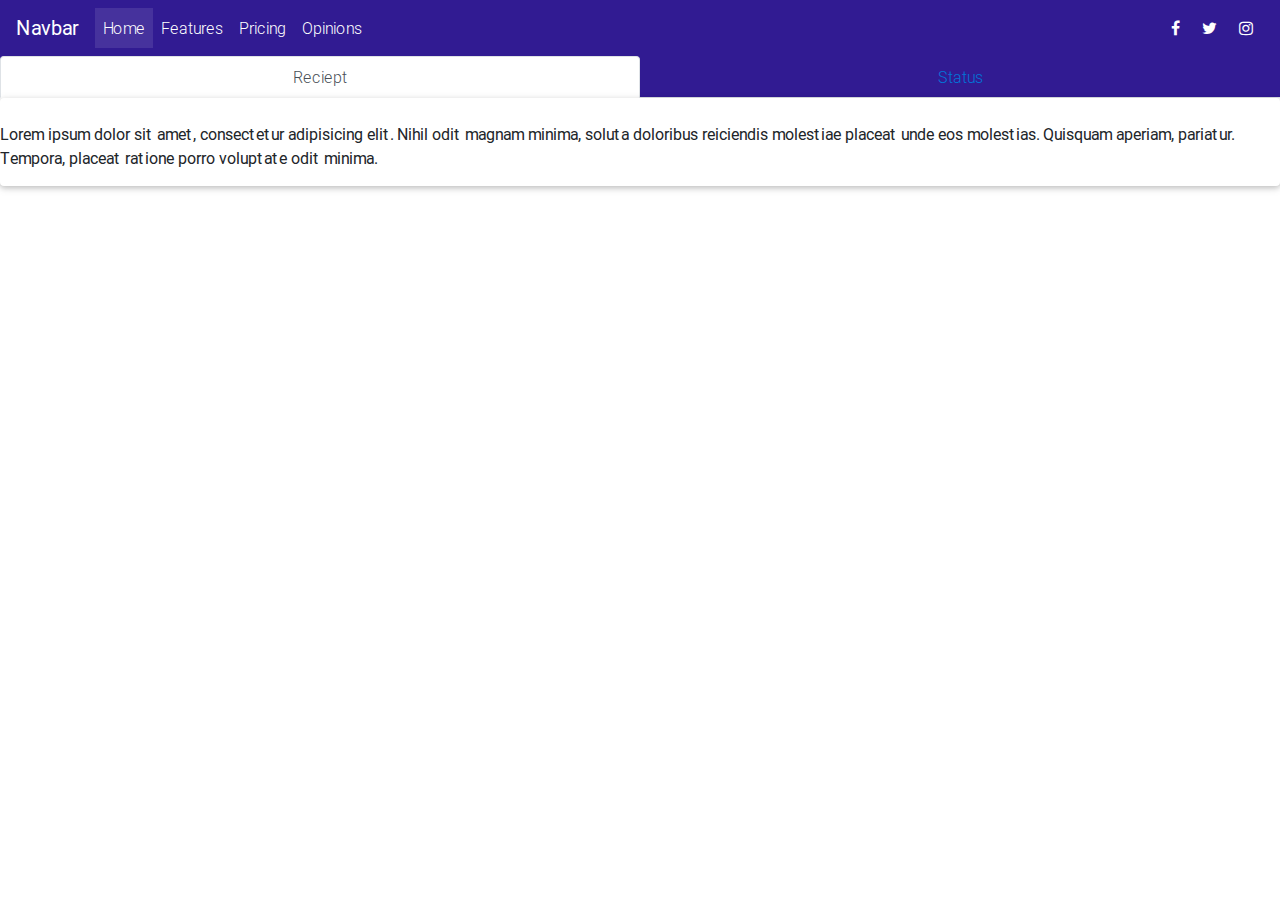
==== index.html @ 0670909d "Navbar" ====
<!DOCTYPE html>
<html lang="en">

<head>
    <meta charset="utf-8">
    <meta name="viewport" content="width=device-width, initial-scale=1, shrink-to-fit=no">
    <meta http-equiv="x-ua-compatible" content="ie=edge">
    <title>Material Design Bootstrap</title>
    <!-- Font Awesome -->
    <link rel="stylesheet" href="https://maxcdn.bootstrapcdn.com/font-awesome/4.7.0/css/font-awesome.min.css">
    <!-- Bootstrap core CSS -->
    <link href="css/bootstrap.min.css" rel="stylesheet">
    <!-- Material Design Bootstrap -->
    <link href="css/mdb.min.css" rel="stylesheet">
    <!-- Your custom styles (optional) -->
    <link href="css/style.css" rel="stylesheet">
</head>

<body>

	<!--Main Navigation-->
	    <header>
	    
	        <nav class="navbar navbar-expand-lg navbar-dark deep-purple darken-4">
	            <a class="navbar-brand" href="#"><strong>Navbar</strong></a>
	            <button class="navbar-toggler" type="button" data-toggle="collapse" data-target="#navbarSupportedContent" aria-controls="navbarSupportedContent" aria-expanded="false" aria-label="Toggle navigation">
	                <span class="navbar-toggler-icon"></span>
	            </button>
	            <div class="collapse navbar-collapse" id="navbarSupportedContent">
	                <ul class="navbar-nav mr-auto">
	                    <li class="nav-item active">
	                        <a class="nav-link" href="#">Home <span class="sr-only">(current)</span></a>
	                    </li>
	                    <li class="nav-item">
	                        <a class="nav-link" href="#">Features</a>
	                    </li>
	                    <li class="nav-item">
	                        <a class="nav-link" href="#">Pricing</a>
	                    </li>
	                    <li class="nav-item">
	                        <a class="nav-link" href="#">Opinions</a>
	                    </li>
	                </ul>
	                <ul class="navbar-nav nav-flex-icons">
	                    <li class="nav-item">
	                        <a class="nav-link"><i class="fa fa-facebook"></i></a>
	                    </li>
	                    <li class="nav-item">
	                        <a class="nav-link"><i class="fa fa-twitter"></i></a>
	                    </li>
	                    <li class="nav-item">
	                        <a class="nav-link"><i class="fa fa-instagram"></i></a>
	                    </li>
	                </ul>
	            </div>
	        </nav>
	    
	    </header>
	<!--?Main Navigation-->
    
    <!--Main Layout-->
	    <main style="background-color: #fafafa;">
			<!-- Tabs -->
			<div class="row">
				<div class="col-md-12">

					<!-- Nav tabs -->
						<ul class="nav nav-tabs nav-justified deep-purple darken-4">
						    <li class="nav-item">
						        <a class="nav-link active" data-toggle="tab" href="#panel1" role="tab">Reciept</a>
						    </li>
						    <li class="nav-item">
						        <a class="nav-link" data-toggle="tab" href="#panel2" role="tab">Status</a>
						    </li>
						</ul>
						<!-- Tab panels -->
						<div class="tab-content card">
						    <!--Panel 1-->
						    <div class="tab-pane fade in show active" id="panel1" role="tabpanel">
						        <br>
						        <p>Lorem ipsum dolor sit amet, consectetur adipisicing elit. Nihil odit magnam minima, soluta doloribus
						            reiciendis molestiae placeat unde eos molestias. Quisquam aperiam, pariatur. Tempora, placeat ratione
						            porro voluptate odit minima.</p>
						    </div>
						    <!--/.Panel 1-->
						    <!--Panel 2-->
						    <div class="tab-pane fade" id="panel2" role="tabpanel">
						        <div class="row">

									<div class="col-md-6">
										<div class="row">
											<div class="col-md-5">
											</div>
											<div class="col-md-7">
												<h3>Star Box</h3>
												<p>Order # 123-345-654</p>
												<p>12-23-2012 12:43</p>
											</div>
										</div>
										<div class="row">
											<div class="col-md-12">
											</div>
										</div>
									</div>

									<div class="col-md-6">
										<div class="row">
											<div class="col-md-6">
												
											</div>
											<div class="col-md-6">
												<h3>Order Received</h3>
												<p>The app has received your order.</p>
											</div>
										</div>
										<div class="row">
											<div class="col-md-6">
											</div>
											<div class="col-md-6">
												<h3>In Line</h3>
												<p>You're next in line.</p>
											</div>
										</div>
										<div class="row">
											<div class="col-md-6">
											</div>
											<div class="col-md-6">
												<h3>Order is Being Prepared.</h3>
												<p>Order printed and your order is being prepared.</p>
											</div>
										</div>
										<div class="row">
											<div class="col-md-6">

												 

											</div>
											<div class="col-md-6">
												<h3>Order Should be ready</h3>
												<p>We'll notify you when ready.</p>
											</div>
										</div>
									</div>

								</div><!-- row -->
						    </div><!--/.Panel 2-->

						</div>

				</div><!-- class="col-md-12" -->
			</div><!-- class="row" -->
			
	    </main>
    <!--/Main Layout-->

<!-- SCRIPTS & JQuery -->
    <script type="text/javascript" src="js/jquery-3.2.1.min.js"></script>
    <!-- Bootstrap tooltips -->
    <script type="text/javascript" src="js/popper.min.js"></script>
    <!-- Bootstrap core JavaScript -->
    <script type="text/javascript" src="js/bootstrap.min.js"></script>
    <!-- MDB core JavaScript -->
    <script type="text/javascript" src="js/mdb.min.js"></script>
</body>

</html>
---- css/style.css ----
/* Your custom styles */
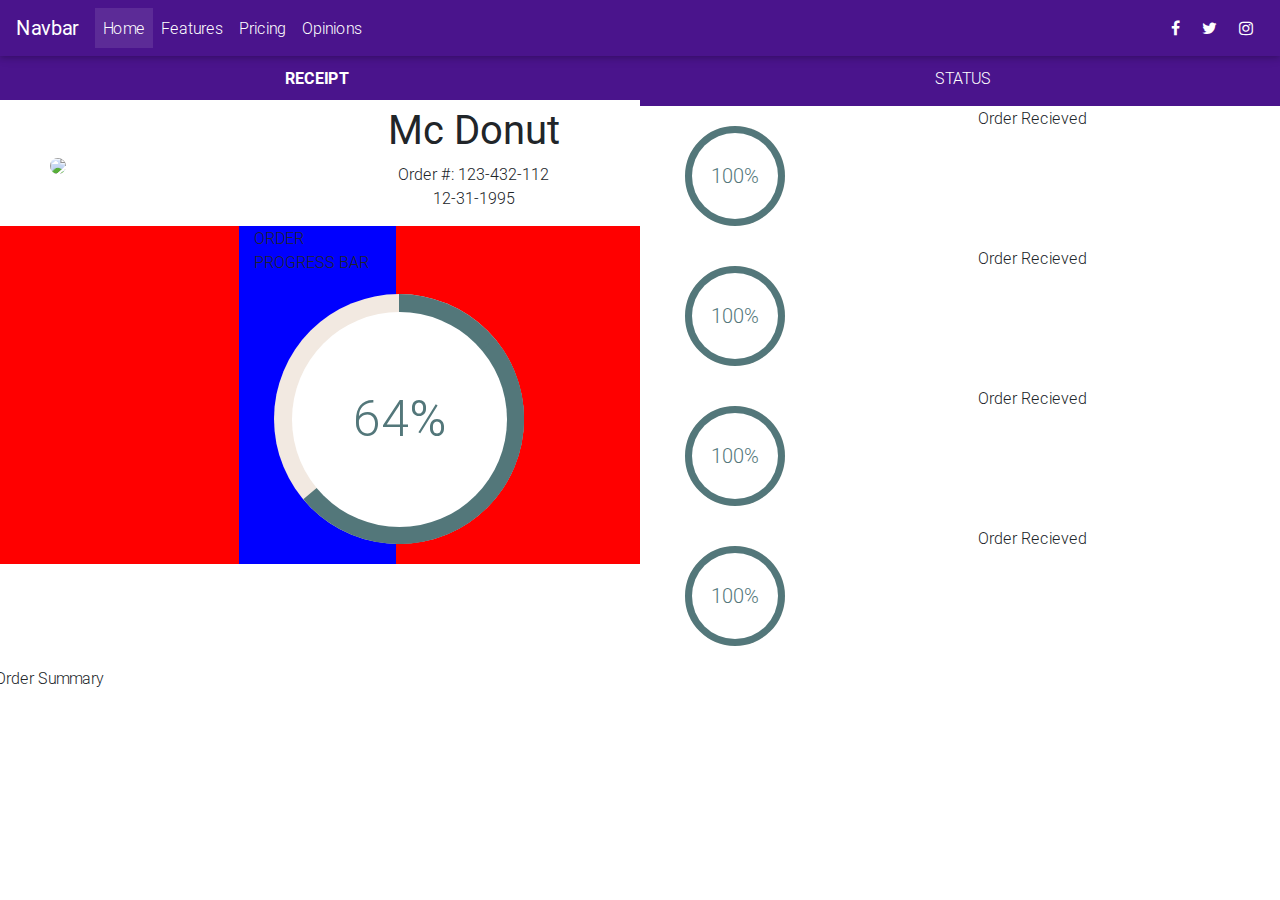
==== commit e2677727: "justify order status" ====
--- a/index.html
+++ b/index.html
@@ -14,14 +14,16 @@
     <link href="css/mdb.min.css" rel="stylesheet">
     <!-- Your custom styles (optional) -->
     <link href="css/style.css" rel="stylesheet">
+
+    <link rel="stylesheet" type="text/css" href="circle-progress-bar.css">
+    <link rel="stylesheet" type="text/css" href="order-status.css">
 </head>
 
 <body>
-
 	<!--Main Navigation-->
 	    <header>
 	    
-	        <nav class="navbar navbar-expand-lg navbar-dark deep-purple darken-4">
+	        <nav class="navbar navbar-expand-lg navbar-dark purple darken-4">
 	            <a class="navbar-brand" href="#"><strong>Navbar</strong></a>
 	            <button class="navbar-toggler" type="button" data-toggle="collapse" data-target="#navbarSupportedContent" aria-controls="navbarSupportedContent" aria-expanded="false" aria-label="Toggle navigation">
 	                <span class="navbar-toggler-icon"></span>
@@ -54,105 +56,171 @@
 	                </ul>
 	            </div>
 	        </nav>
-	    
 	    </header>
 	<!--?Main Navigation-->
     
     <!--Main Layout-->
-	    <main style="background-color: #fafafa;">
-			<!-- Tabs -->
-			<div class="row">
-				<div class="col-md-12">
-
-					<!-- Nav tabs -->
-						<ul class="nav nav-tabs nav-justified deep-purple darken-4">
-						    <li class="nav-item">
-						        <a class="nav-link active" data-toggle="tab" href="#panel1" role="tab">Reciept</a>
-						    </li>
-						    <li class="nav-item">
-						        <a class="nav-link" data-toggle="tab" href="#panel2" role="tab">Status</a>
-						    </li>
-						</ul>
-						<!-- Tab panels -->
-						<div class="tab-content card">
-						    <!--Panel 1-->
-						    <div class="tab-pane fade in show active" id="panel1" role="tabpanel">
-						        <br>
-						        <p>Lorem ipsum dolor sit amet, consectetur adipisicing elit. Nihil odit magnam minima, soluta doloribus
-						            reiciendis molestiae placeat unde eos molestias. Quisquam aperiam, pariatur. Tempora, placeat ratione
-						            porro voluptate odit minima.</p>
-						    </div>
-						    <!--/.Panel 1-->
-						    <!--Panel 2-->
-						    <div class="tab-pane fade" id="panel2" role="tabpanel">
-						        <div class="row">
-
-									<div class="col-md-6">
-										<div class="row">
-											<div class="col-md-5">
-											</div>
-											<div class="col-md-7">
-												<h3>Star Box</h3>
-												<p>Order # 123-345-654</p>
-												<p>12-23-2012 12:43</p>
-											</div>
-										</div>
-										<div class="row">
-											<div class="col-md-12">
-											</div>
-										</div>
-									</div>
-
-									<div class="col-md-6">
-										<div class="row">
-											<div class="col-md-6">
-												
-											</div>
-											<div class="col-md-6">
-												<h3>Order Received</h3>
-												<p>The app has received your order.</p>
-											</div>
-										</div>
-										<div class="row">
-											<div class="col-md-6">
-											</div>
-											<div class="col-md-6">
-												<h3>In Line</h3>
-												<p>You're next in line.</p>
-											</div>
-										</div>
-										<div class="row">
-											<div class="col-md-6">
-											</div>
-											<div class="col-md-6">
-												<h3>Order is Being Prepared.</h3>
-												<p>Order printed and your order is being prepared.</p>
-											</div>
-										</div>
-										<div class="row">
-											<div class="col-md-6">
-
-												 
-
-											</div>
-											<div class="col-md-6">
-												<h3>Order Should be ready</h3>
-												<p>We'll notify you when ready.</p>
-											</div>
-										</div>
-									</div>
-
-								</div><!-- row -->
-						    </div><!--/.Panel 2-->
+		<div class="row">
+			<div id="receipt" class="col-xs-6 tab tab-active x" style="width: 50%;">
+	      		RECEIPT
+			</div>
+			<div id="status" class="col-xs-6 tab x" style="width: 50%;">
+			  	STATUS
+	    	</div>
+		</div>
+		  
+			    <!-- <div id="status-tab" class="row" style="display: none;"> -->
+			    <div id="status-tab" class="row">
+
+						<div class="col-md-6 x">
+
+							<div class="row" style="justify-content: center; align-items: center;">
+								<div class="col-md-6 x">
+									<!-- LOGO -->
+									<img src="http://brandmark.io/logo-rank/random/mcdonalds.png" class="img-fluid rounded-circle" style="padding: 30px;">
+		            			</div>
+								<div class="col-md-6 text-center x">
+									<h1><b>Mc Donut</b></h1> 
+						            <p>Order #: 123-432-112 <br>
+						            12-31-1995</p>
+					            </div>
+							</div>
+
+							<div class="row justify-content-md-center" style="background-color: red;">
+
+								<div class="col-md-3 x" style="background-color: blue;">
+									
+									ORDER PROGRESS BAR
+					             	<span>
+						             	<div class="progress-circle over50 p64" style="font-size: 50px;">
+				                			<span>64%</span>
+							                <div class="left-half-clipper" >
+							                  <div class="first50-bar"></div>
+							                  <div class="value-bar"></div>
+							                </div>
+				              			</div>
+									</span>
+		            			</div>
+
+							</div>
 
 						</div>
 
-				</div><!-- class="col-md-12" -->
-			</div><!-- class="row" -->
-			
-	    </main>
+						<div class="col-md-6 x">
+	
+							<div class="row">
+
+								<div class="col-md-6 x">
+									<div class="progress-circle over50 p100" style="font-size: 20px;">
+										
+										<span>100%</span>
+										
+										<div class="left-half-clipper" >
+											  <div class="first50-bar"></div>
+											  <div class="value-bar"></div>
+										</div>
+									
+									</div>			  
+					            </div>
+
+								<div class="col-md-6 x">
+		              				Order Recieved
+								</div>
+
+							</div><!-- row -->
+	
+							<div class="row">
+
+								<div class="col-md-6 x">
+									<div class="progress-circle over50 p100" style="font-size: 20px;">
+										
+										<span>100%</span>
+										
+										<div class="left-half-clipper" >
+											  <div class="first50-bar"></div>
+											  <div class="value-bar"></div>
+										</div>
+									
+									</div>			  
+					            </div>
+
+								<div class="col-md-6 x">
+		              				Order Recieved
+								</div>
+
+							</div><!-- row -->
+	
+							<div class="row">
+
+								<div class="col-md-6 x">
+									<div class="progress-circle over50 p100" style="font-size: 20px;">
+										
+										<span>100%</span>
+										
+										<div class="left-half-clipper" >
+											  <div class="first50-bar"></div>
+											  <div class="value-bar"></div>
+										</div>
+									
+									</div>			  
+					            </div>
+
+								<div class="col-md-6 x">
+		              				Order Recieved
+								</div>
+
+							</div><!-- row -->
+	
+							<div class="row">
+
+								<div class="col-md-6 x">
+									<div class="progress-circle over50 p100" style="font-size: 20px;">
+										
+										<span>100%</span>
+										
+										<div class="left-half-clipper" >
+											  <div class="first50-bar"></div>
+											  <div class="value-bar"></div>
+										</div>
+									
+									</div>			  
+					            </div>
+
+								<div class="col-md-6 x">
+		              				Order Recieved
+								</div>
+
+							</div><!-- row -->
+
+						</div><!-- col -->
+					</div><!-- status tab -->
+		  
+		      <div id="receipt-tab" class="row">
+		        Order Summary
+		      </div>
+		</div><!-- row -->
+
     <!--/Main Layout-->
 
+    <script type="text/javascript">
+    	$(document).ready(function(){
+		  //RECEIPT TAB ACTIVATE
+		    $("#receipt").click(function(){
+		        $(this).addClass("tab-active");
+		        $("#status").removeClass("tab-active");
+		        $("#status-tab").css("display","none");
+		        $("#receipt-tab").show();
+
+		    });
+		  //STATUS TAB ACTIVATE
+		    $("#status").click(function(){
+		        $(this).addClass("tab-active");
+		        $("#receipt").removeClass("tab-active");
+		        $("#receipt-tab").css("display","none");
+		        $("#status-tab").show();
+		    });
+		});
+    </script>
 <!-- SCRIPTS & JQuery -->
     <script type="text/javascript" src="js/jquery-3.2.1.min.js"></script>
     <!-- Bootstrap tooltips -->
@@ -161,6 +229,33 @@
     <script type="text/javascript" src="js/bootstrap.min.js"></script>
     <!-- MDB core JavaScript -->
     <script type="text/javascript" src="js/mdb.min.js"></script>
+
+    <script src='https://maxcdn.bootstrapcdn.com/bootstrap/4.0.0/js/bootstrap.min.js'></script>
+	<script src='https://maxcdn.bootstrapcdn.com/bootstrap/4.0.0/js/bootstrap.bundle.min.js'></script>
+	<script src='https://ajax.googleapis.com/ajax/libs/jquery/3.3.1/jquery.min.js'></script>
+
+	  
+
+	    <script >
+	      $(document).ready(function(){
+	  //RECEIPT TAB ACTIVATE
+	    $("#receipt").click(function(){
+	        $(this).addClass("tab-active");
+	        $("#status").removeClass("tab-active");
+	        $("#status-tab").css("display","none");
+	        $("#receipt-tab").show();
+
+	    });
+	  //STATUS TAB ACTIVATE
+	    $("#status").click(function(){
+	        $(this).addClass("tab-active");
+	        $("#receipt").removeClass("tab-active");
+	        $("#receipt-tab").css("display","none");
+	        $("#status-tab").show();
+	    });
+	});
+	    </script>
+
 </body>
 
 </html>
--- a/circle-progress-bar.css
+++ b/circle-progress-bar.css
@@ -0,0 +1,140 @@
+
+//styling
+$borderWidth: 7px;
+$animationTime: 1.5s;
+$border-color-default: #eee;
+$border-color-fill: #ffb43e;
+$size: 150px;
+
+//Create how many steps
+$howManySteps: 10; //this needs to be even. 
+//for fun try using 20 and changine in the HTML the data-percentage to 15 or 85
+
+.progress {
+  width: $size;
+  height: $size;
+  line-height: $size;
+  background: none;
+  margin: 0 auto;
+  box-shadow: none;
+  position: relative;
+  &:after {
+    content: "";
+    width: 100%;
+    height: 100%;
+    border-radius: 50%;
+    border: $borderWidth solid $border-color-default;
+    position: absolute;
+    top: 0;
+    left: 0;
+  }
+  > span {
+    width: 50%;
+    height: 100%;
+    overflow: hidden;
+    position: absolute;
+    top: 0;
+    z-index: 1;
+  }
+  .progress-left {
+    left: 0;
+  }
+  .progress-bar {
+    width: 100%;
+    height: 100%;
+    background: none;
+    border-width: $borderWidth;
+    border-style: solid;
+    position: absolute;
+    top: 0;
+    border-color: $border-color-fill;
+  }
+  .progress-left .progress-bar {
+    left: 100%;
+    border-top-right-radius: ($size/2);;
+    border-bottom-right-radius: ($size/2);;
+    border-left: 0;
+    -webkit-transform-origin: center left;
+    transform-origin: center left;
+    //animation: loading-2 1.5s linear forwards 1.8s;
+  }
+  .progress-right {
+    right: 0;
+    .progress-bar {
+      left: -100%;
+      border-top-left-radius: ($size/2);;
+      border-bottom-left-radius: ($size/2);;
+      border-right: 0;
+      -webkit-transform-origin: center right;
+      transform-origin: center right;
+      //animation: loading-1 1.8s linear forwards;
+    }
+  }
+  .progress-value {
+    display: flex;
+    border-radius: 50%;
+    font-size: 36px;
+    text-align: center;
+    line-height: 20px;
+    align-items: center;
+    justify-content: center;
+    height: 100%;
+    //font-family: $work-sans;
+    font-weight: 300;
+    div {
+      margin-top: 10px;
+    }
+    span {
+      font-size: 12px;
+      text-transform: uppercase;
+    }
+  }
+}
+
+/* This for loop creates the 	necessary css animation names 
+Due to the split circle of progress-left and progress right, we must use the animations on each side. 
+*/
+@for $i from 1 through $howManySteps {
+	$stepName: ($i*(100 / $howManySteps));
+
+	//animation only the left side if below 50%
+	@if $i <= ($howManySteps/2) { 
+		.progress[data-percentage="#{$stepName}"] {
+			.progress-right .progress-bar {
+				 animation: loading-#{$i} $animationTime linear forwards;
+			}
+			.progress-left .progress-bar {animation: 0;}
+		}
+	}
+	//animation only the right side if above 50%
+	@if $i > ($howManySteps/2)  {  
+		.progress[data-percentage="#{$stepName}"] {
+			.progress-right .progress-bar {
+				animation: loading-#{($howManySteps/2)} $animationTime linear forwards; //set the animation to longest animation
+			}
+			.progress-left .progress-bar {
+      animation: loading-#{$i - ($howManySteps/2)} $animationTime linear forwards $animationTime;
+    }
+		}
+	}
+}
+
+//animation
+@for $i from 1 through ($howManySteps/2) { 
+	$degrees: (180/($howManySteps/2));
+	$degrees: ($degrees*$i);
+	@keyframes loading-#{$i}{
+    0%{
+        -webkit-transform: rotate(0deg);
+        transform: rotate(0deg);
+    }
+    100%{
+        -webkit-transform: rotate($degrees);
+			transform: rotate(#{$degrees}deg);
+    }
+	}
+}
+//additional styling
+.progress {
+		margin-bottom: 1em;
+	}--- a/order-status.css
+++ b/order-status.css
@@ -0,0 +1,203 @@
+div {
+
+}
+
+ .x {
+  /*border: 0.1px solid red;*/
+} 
+
+.tab {
+  margin: 0px;
+  background-color: #4a148c;
+  color: white;
+  padding-top: 10px;
+  padding-bottom: 10px;
+  text-align: center;
+}
+.tab-active {
+    border-bottom: 6px solid white;
+    font-weight: bold;
+}
+
+.row {
+    /*border: 0.3px solid red;*/
+  padding-right: 10px;
+  padding-left: 10px;
+}
+/* ---------circular progress bar CSS---------------- */
+.progress-circle {
+   font-size: 20px;
+   margin: 20px;
+   position: relative; /* so that children can be absolutely positioned */
+   padding: 0;
+   width: 5em;
+   height: 5em;
+   background-color: #F2E9E1; 
+   border-radius: 50%;
+   line-height: 5em;
+}
+
+.progress-circle:after{
+    border: none;
+    position: absolute;
+    top: 0.35em;
+    left: 0.35em;
+    text-align: center;
+    display: block;
+    border-radius: 50%;
+    width: 4.3em;
+    height: 4.3em;
+    background-color: white;
+    content: " ";
+}
+/* Text inside the control */
+.progress-circle span {
+    position: absolute;
+    line-height: 5em;
+    width: 5em;
+    text-align: center;
+    display: block;
+    color: #53777A;
+    z-index: 2;
+}
+.left-half-clipper { 
+   /* a round circle */
+   border-radius: 50%;
+   width: 5em;
+   height: 5em;
+   position: absolute; /* needed for clipping */
+   clip: rect(0, 5em, 5em, 2.5em); /* clips the whole left half*/ 
+}
+/* when p>50, don't clip left half*/
+.progress-circle.over50 .left-half-clipper {
+   clip: rect(auto,auto,auto,auto);
+}
+.value-bar {
+   /*This is an overlayed square, that is made round with the border radius,
+   then it is cut to display only the left half, then rotated clockwise
+   to escape the outer clipping path.*/ 
+   position: absolute; /*needed for clipping*/
+   clip: rect(0, 2.5em, 5em, 0);
+   width: 5em;
+   height: 5em;
+   border-radius: 50%;
+   border: 0.45em solid #53777A; /*The border is 0.35 but making it larger removes visual artifacts */
+   /*background-color: #4D642D;*/ /* for debug */
+   box-sizing: border-box;
+  
+}
+/* Progress bar filling the whole right half for values above 50% */
+.progress-circle.over50 .first50-bar {
+   /*Progress bar for the first 50%, filling the whole right half*/
+   position: absolute; /*needed for clipping*/
+   clip: rect(0, 5em, 5em, 2.5em);
+   background-color: #53777A;
+   border-radius: 50%;
+   width: 5em;
+   height: 5em;
+}
+.progress-circle:not(.over50) .first50-bar{ display: none; }
+
+
+/* Progress bar rotation position */
+.progress-circle.p0 .value-bar { display: none; }
+.progress-circle.p1 .value-bar { transform: rotate(4deg); }
+.progress-circle.p2 .value-bar { transform: rotate(7deg); }
+.progress-circle.p3 .value-bar { transform: rotate(11deg); }
+.progress-circle.p4 .value-bar { transform: rotate(14deg); }
+.progress-circle.p5 .value-bar { transform: rotate(18deg); }
+.progress-circle.p6 .value-bar { transform: rotate(22deg); }
+.progress-circle.p7 .value-bar { transform: rotate(25deg); }
+.progress-circle.p8 .value-bar { transform: rotate(29deg); }
+.progress-circle.p9 .value-bar { transform: rotate(32deg); }
+.progress-circle.p10 .value-bar { transform: rotate(36deg); }
+.progress-circle.p11 .value-bar { transform: rotate(40deg); }
+.progress-circle.p12 .value-bar { transform: rotate(43deg); }
+.progress-circle.p13 .value-bar { transform: rotate(47deg); }
+.progress-circle.p14 .value-bar { transform: rotate(50deg); }
+.progress-circle.p15 .value-bar { transform: rotate(54deg); }
+.progress-circle.p16 .value-bar { transform: rotate(58deg); }
+.progress-circle.p17 .value-bar { transform: rotate(61deg); }
+.progress-circle.p18 .value-bar { transform: rotate(65deg); }
+.progress-circle.p19 .value-bar { transform: rotate(68deg); }
+.progress-circle.p20 .value-bar { transform: rotate(72deg); }
+.progress-circle.p21 .value-bar { transform: rotate(76deg); }
+.progress-circle.p22 .value-bar { transform: rotate(79deg); }
+.progress-circle.p23 .value-bar { transform: rotate(83deg); }
+.progress-circle.p24 .value-bar { transform: rotate(86deg); }
+.progress-circle.p25 .value-bar { transform: rotate(90deg); }
+.progress-circle.p26 .value-bar { transform: rotate(94deg); }
+.progress-circle.p27 .value-bar { transform: rotate(97deg); }
+.progress-circle.p28 .value-bar { transform: rotate(101deg); }
+.progress-circle.p29 .value-bar { transform: rotate(104deg); }
+.progress-circle.p30 .value-bar { transform: rotate(108deg); }
+.progress-circle.p31 .value-bar { transform: rotate(112deg); }
+.progress-circle.p32 .value-bar { transform: rotate(115deg); }
+.progress-circle.p33 .value-bar { transform: rotate(119deg); }
+.progress-circle.p34 .value-bar { transform: rotate(122deg); }
+.progress-circle.p35 .value-bar { transform: rotate(126deg); }
+.progress-circle.p36 .value-bar { transform: rotate(130deg); }
+.progress-circle.p37 .value-bar { transform: rotate(133deg); }
+.progress-circle.p38 .value-bar { transform: rotate(137deg); }
+.progress-circle.p39 .value-bar { transform: rotate(140deg); }
+.progress-circle.p40 .value-bar { transform: rotate(144deg); }
+.progress-circle.p41 .value-bar { transform: rotate(148deg); }
+.progress-circle.p42 .value-bar { transform: rotate(151deg); }
+.progress-circle.p43 .value-bar { transform: rotate(155deg); }
+.progress-circle.p44 .value-bar { transform: rotate(158deg); }
+.progress-circle.p45 .value-bar { transform: rotate(162deg); }
+.progress-circle.p46 .value-bar { transform: rotate(166deg); }
+.progress-circle.p47 .value-bar { transform: rotate(169deg); }
+.progress-circle.p48 .value-bar { transform: rotate(173deg); }
+.progress-circle.p49 .value-bar { transform: rotate(176deg); }
+.progress-circle.p50 .value-bar { transform: rotate(180deg); }
+.progress-circle.p51 .value-bar { transform: rotate(184deg); }
+.progress-circle.p52 .value-bar { transform: rotate(187deg); }
+.progress-circle.p53 .value-bar { transform: rotate(191deg); }
+.progress-circle.p54 .value-bar { transform: rotate(194deg); }
+.progress-circle.p55 .value-bar { transform: rotate(198deg); }
+.progress-circle.p56 .value-bar { transform: rotate(202deg); }
+.progress-circle.p57 .value-bar { transform: rotate(205deg); }
+.progress-circle.p58 .value-bar { transform: rotate(209deg); }
+.progress-circle.p59 .value-bar { transform: rotate(212deg); }
+.progress-circle.p60 .value-bar { transform: rotate(216deg); }
+.progress-circle.p61 .value-bar { transform: rotate(220deg); }
+.progress-circle.p62 .value-bar { transform: rotate(223deg); }
+.progress-circle.p63 .value-bar { transform: rotate(227deg); }
+.progress-circle.p64 .value-bar { transform: rotate(230deg); }
+.progress-circle.p65 .value-bar { transform: rotate(234deg); }
+.progress-circle.p66 .value-bar { transform: rotate(238deg); }
+.progress-circle.p67 .value-bar { transform: rotate(241deg); }
+.progress-circle.p68 .value-bar { transform: rotate(245deg); }
+.progress-circle.p69 .value-bar { transform: rotate(248deg); }
+.progress-circle.p70 .value-bar { transform: rotate(252deg); }
+.progress-circle.p71 .value-bar { transform: rotate(256deg); }
+.progress-circle.p72 .value-bar { transform: rotate(259deg); }
+.progress-circle.p73 .value-bar { transform: rotate(263deg); }
+.progress-circle.p74 .value-bar { transform: rotate(266deg); }
+.progress-circle.p75 .value-bar { transform: rotate(270deg); }
+.progress-circle.p76 .value-bar { transform: rotate(274deg); }
+.progress-circle.p77 .value-bar { transform: rotate(277deg); }
+.progress-circle.p78 .value-bar { transform: rotate(281deg); }
+.progress-circle.p79 .value-bar { transform: rotate(284deg); }
+.progress-circle.p80 .value-bar { transform: rotate(288deg); }
+.progress-circle.p81 .value-bar { transform: rotate(292deg); }
+.progress-circle.p82 .value-bar { transform: rotate(295deg); }
+.progress-circle.p83 .value-bar { transform: rotate(299deg); }
+.progress-circle.p84 .value-bar { transform: rotate(302deg); }
+.progress-circle.p85 .value-bar { transform: rotate(306deg); }
+.progress-circle.p86 .value-bar { transform: rotate(310deg); }
+.progress-circle.p87 .value-bar { transform: rotate(313deg); }
+.progress-circle.p88 .value-bar { transform: rotate(317deg); }
+.progress-circle.p89 .value-bar { transform: rotate(320deg); }
+.progress-circle.p90 .value-bar { transform: rotate(324deg); }
+.progress-circle.p91 .value-bar { transform: rotate(328deg); }
+.progress-circle.p92 .value-bar { transform: rotate(331deg); }
+.progress-circle.p93 .value-bar { transform: rotate(335deg); }
+.progress-circle.p94 .value-bar { transform: rotate(338deg); }
+.progress-circle.p95 .value-bar { transform: rotate(342deg); }
+.progress-circle.p96 .value-bar { transform: rotate(346deg); }
+.progress-circle.p97 .value-bar { transform: rotate(349deg); }
+.progress-circle.p98 .value-bar { transform: rotate(353deg); }
+.progress-circle.p99 .value-bar { transform: rotate(356deg); }
+.progress-circle.p100 .value-bar { transform: rotate(360deg); }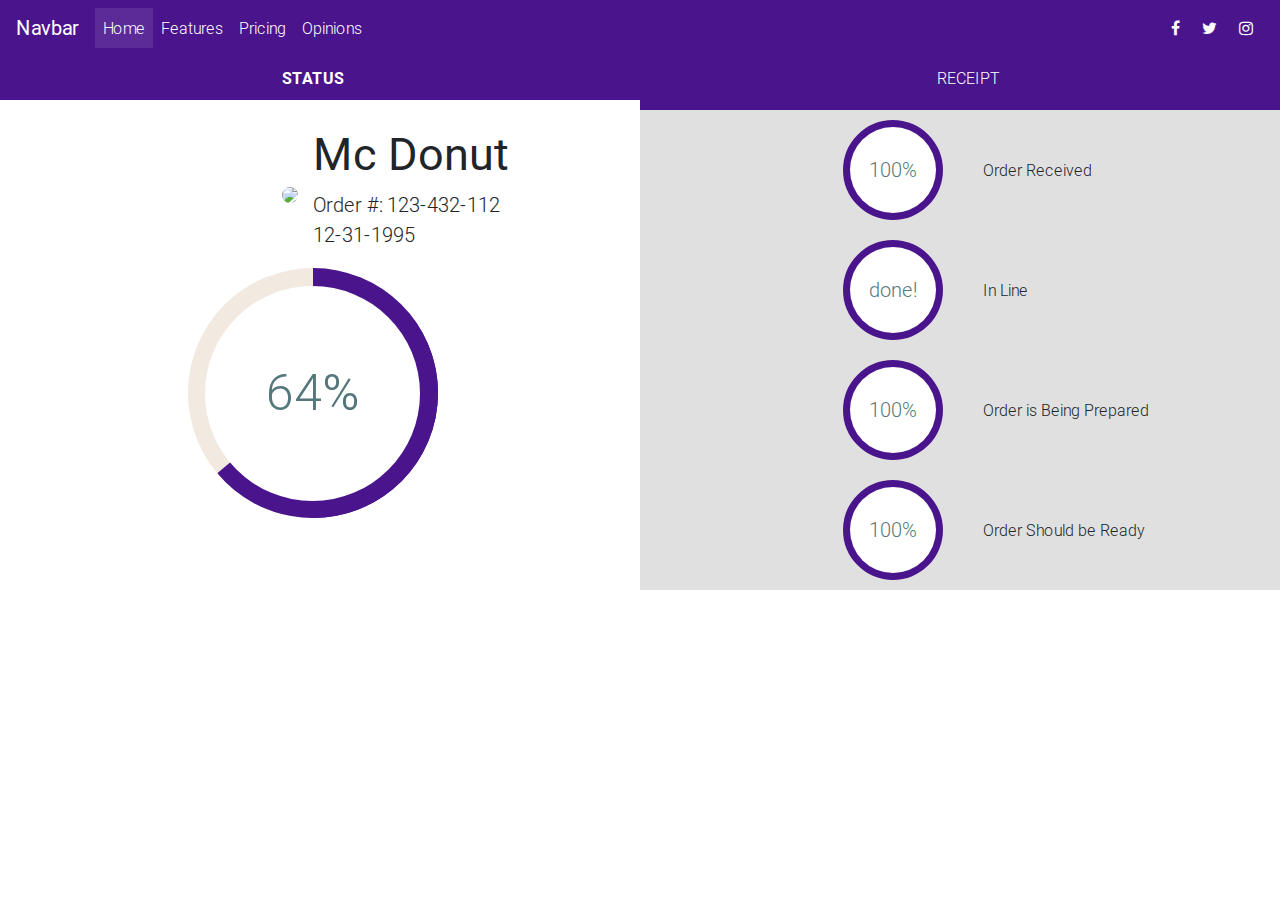
==== commit 33de8cef: "Added receipt tab" ====
--- a/index.html
+++ b/index.html
@@ -15,14 +15,12 @@
     <!-- Your custom styles (optional) -->
     <link href="css/style.css" rel="stylesheet">
 
-    <link rel="stylesheet" type="text/css" href="circle-progress-bar.css">
     <link rel="stylesheet" type="text/css" href="order-status.css">
 </head>
 
-<body>
+<body style="padding: 0px;">
 	<!--Main Navigation-->
-	    <header>
-	    
+	    <header>	    
 	        <nav class="navbar navbar-expand-lg navbar-dark purple darken-4">
 	            <a class="navbar-brand" href="#"><strong>Navbar</strong></a>
 	            <button class="navbar-toggler" type="button" data-toggle="collapse" data-target="#navbarSupportedContent" aria-controls="navbarSupportedContent" aria-expanded="false" aria-label="Toggle navigation">
@@ -60,167 +58,244 @@
 	<!--?Main Navigation-->
     
     <!--Main Layout-->
-		<div class="row">
-			<div id="receipt" class="col-xs-6 tab tab-active x" style="width: 50%;">
+		<div class="row"><!-- tab -->
+			<div id="status" class="col tab tab-active">
+			  	STATUS
+	    	</div>
+			<div id="receipt" class="col tab">
 	      		RECEIPT
 			</div>
-			<div id="status" class="col-xs-6 tab x" style="width: 50%;">
-			  	STATUS
-	    	</div>
+		</div><!-- tab -->
+
+		<div class="row testrow" id="status-tab">
+			<div class="col-12 col-md-6 testcol" id="panel-1" style="margin-top: 10px; margin-bottom: 10px;">
+				<div class="row testrow">
+					<div class="col-4 col-md-6 testcol" align="right">
+						        <!-- Company logo -->
+								<img class="img-fluid rounded-circle verticalcenter" id="logo" src="http://brandmark.io/logo-rank/random/mcdonalds.png">
+							
+				    </div>
+				    <div class="col-4 col-md-6 testcol" style="padding: 0px;">
+				    	<div class="verticalcenter "><!-- myColoredCol -->
+					    	<h1 id="store-name"><b>Mc Donut</b></h1> 
+				            <p id="order-details">
+				            	Order #: 123-432-112 <br>
+				            	12-31-1995
+				            </p>
+				    	</div>
+				    </div>
+				    <!-- ORDER SUMMARY PROGRESS BAR -->
+				    <div class="col-4 col-md-12 testcol" align="center" style="padding: 0px;">
+             			<div class="progress-circle over50 p64" style="margin: 10px;">
+		        			<span>64%</span>
+			                <div class="left-half-clipper" >
+			                  <div class="first50-bar"></div>
+			                  <div class="value-bar"></div>
+			                </div>
+		      			</div>
+     				</div>
+				</div>
+			</div>
+			<div class="col-12 col-md-6 grey lighten-2 testcol" id="panel-2">
+				<div class="row testrow">
+					<div class="col-5 col-md-6 testcol" align="right">
+						<div class="progress-circle over50 p100" style="font-size: 20px;">
+							<span>100%</span>
+							<div class="left-half-clipper" >
+								  <div class="first50-bar"></div>
+								  <div class="value-bar"></div>
+							</div>
+						</div>	
+					</div>
+					<div class="col-7 col-md-6 testcol" align="left">
+						<div class="verticalcenter">
+							Order Received
+						</div>
+					</div>
+				</div>
+				<div class="row testrow">
+					<div class="col-5 col-md-6 testcol" align="right">
+						<div class="progress-circle over50 p100" style="font-size: 20px;">
+							<span>done!</span>
+							<div class="left-half-clipper" >
+								  <div class="first50-bar"></div>
+								  <div class="value-bar"></div>
+							</div>
+						</div>	
+					</div>
+					<div class="col-7 col-md-6 testcol" align="left">
+						<div class="verticalcenter">
+							In Line
+						</div>
+					</div>
+				</div>
+				<div class="row testrow">
+					<div class="col-5 col-md-6 testcol" align="right">
+						<div class="progress-circle over50 p100" style="font-size: 20px;">
+							<span>100%</span>
+							<div class="left-half-clipper" >
+								  <div class="first50-bar"></div>
+								  <div class="value-bar"></div>
+							</div>
+						</div>	
+					</div>
+					<div class="col-7 col-md-6 testcol" align="left">
+						<div class="verticalcenter">
+							Order is Being Prepared
+						</div>
+					</div>
+				</div>
+				<div class="row testrow">
+					<div class="col-5 col-md-6 testcol" align="right">
+						<div class="progress-circle over50 p100" style="font-size: 20px;">
+							<span>100%</span>
+							<div class="left-half-clipper" >
+								  <div class="first50-bar"></div>
+								  <div class="value-bar"></div>
+							</div>
+						</div>	
+					</div>
+					<div class="col-7 col-md-6 testcol" align="left">
+						<div class="verticalcenter">
+							Order Should be Ready
+						</div>
+					</div>
+				</div>
+			</div>
 		</div>
-		  
-			    <!-- <div id="status-tab" class="row" style="display: none;"> -->
-			    <div id="status-tab" class="row">
-
-						<div class="col-md-6 x">
-
-							<div class="row" style="justify-content: center; align-items: center;">
-								<div class="col-md-6 x">
-									<!-- LOGO -->
-									<img src="http://brandmark.io/logo-rank/random/mcdonalds.png" class="img-fluid rounded-circle" style="padding: 30px;">
-		            			</div>
-								<div class="col-md-6 text-center x">
-									<h1><b>Mc Donut</b></h1> 
-						            <p>Order #: 123-432-112 <br>
-						            12-31-1995</p>
-					            </div>
-							</div>
-
-							<div class="row justify-content-md-center" style="background-color: red;">
-
-								<div class="col-md-3 x" style="background-color: blue;">
-									
-									ORDER PROGRESS BAR
-					             	<span>
-						             	<div class="progress-circle over50 p64" style="font-size: 50px;">
-				                			<span>64%</span>
-							                <div class="left-half-clipper" >
-							                  <div class="first50-bar"></div>
-							                  <div class="value-bar"></div>
-							                </div>
-				              			</div>
-									</span>
-		            			</div>
-
-							</div>
-
-						</div>
-
-						<div class="col-md-6 x">
-	
-							<div class="row">
-
-								<div class="col-md-6 x">
-									<div class="progress-circle over50 p100" style="font-size: 20px;">
-										
-										<span>100%</span>
-										
-										<div class="left-half-clipper" >
-											  <div class="first50-bar"></div>
-											  <div class="value-bar"></div>
-										</div>
-									
-									</div>			  
-					            </div>
-
-								<div class="col-md-6 x">
-		              				Order Recieved
-								</div>
-
-							</div><!-- row -->
-	
-							<div class="row">
-
-								<div class="col-md-6 x">
-									<div class="progress-circle over50 p100" style="font-size: 20px;">
-										
-										<span>100%</span>
-										
-										<div class="left-half-clipper" >
-											  <div class="first50-bar"></div>
-											  <div class="value-bar"></div>
-										</div>
-									
-									</div>			  
-					            </div>
-
-								<div class="col-md-6 x">
-		              				Order Recieved
-								</div>
-
-							</div><!-- row -->
-	
-							<div class="row">
-
-								<div class="col-md-6 x">
-									<div class="progress-circle over50 p100" style="font-size: 20px;">
-										
-										<span>100%</span>
-										
-										<div class="left-half-clipper" >
-											  <div class="first50-bar"></div>
-											  <div class="value-bar"></div>
-										</div>
-									
-									</div>			  
-					            </div>
-
-								<div class="col-md-6 x">
-		              				Order Recieved
-								</div>
-
-							</div><!-- row -->
-	
-							<div class="row">
-
-								<div class="col-md-6 x">
-									<div class="progress-circle over50 p100" style="font-size: 20px;">
-										
-										<span>100%</span>
-										
-										<div class="left-half-clipper" >
-											  <div class="first50-bar"></div>
-											  <div class="value-bar"></div>
-										</div>
-									
-									</div>			  
-					            </div>
-
-								<div class="col-md-6 x">
-		              				Order Recieved
-								</div>
-
-							</div><!-- row -->
-
-						</div><!-- col -->
-					</div><!-- status tab -->
-		  
-		      <div id="receipt-tab" class="row">
-		        Order Summary
-		      </div>
-		</div><!-- row -->
+
+  
+		<div class="row" id="receipt-tab" style="display: none;">
+			<div class="container-fluid">
+				<!-- Store Name -->
+				<div class="row">
+					<div class="col-md-12" align="center" style="margin-top: 10px;">
+						<h2>
+							<b>Mc Donut</b>
+						</h2>
+					</div>
+				</div>
+				<!-- Order Itemized Summary -->
+				<div class="row">
+					<div class="col-md-12">
+						<table class="table">
+							<thead>
+								<tr>
+									<th>
+										Qty
+									</th>
+									<th>
+										Item
+									</th>
+									<th>
+										Price
+									</th>
+									<th>
+										Status
+									</th>
+								</tr>
+							</thead>
+							<tbody>
+								<tr>
+									<td>
+										2
+									</td>
+									<td>
+										Sativa Red
+									</td>
+									<td>
+										$ 2
+									</td>
+									<td>
+										$ 2
+									</td>
+								</tr>
+								<tr>
+									<td>
+										3
+									</td>
+									<td>
+										Sativa Orange
+									</td>
+									<td>
+										$ 4
+									</td>
+									<td>
+										$ 8
+									</td>
+								</tr>
+								<tr>
+									<td>
+										5
+									</td>
+									<td>
+										Indica Red
+									</td>
+									<td>
+										$ 6
+									</td>
+									<td>
+										$ 18
+									</td>
+								</tr>
+							</tbody>
+						</table>
+					</div>
+				</div>
+				<!-- Computation in total -->
+				<div class="row">
+					<div class="col-md-12" align="center">
+						<table class="table">
+							<tbody>
+								<tr>
+									<td>
+										Subtotal
+									</td>
+									<td>
+										$ 24.64
+									</td>
+								</tr>
+								<tr>
+									<td>
+										VAT
+									</td>
+									<td>
+										$ 3.36
+									</td>
+								</tr>
+								<tr>
+									<td>
+										TOTAL
+									</td>
+									<td>
+										$ 28
+									</td>
+								</tr>
+							</tbody>
+						</table>			
+					</div>
+				</div>
+				<div class="row">
+					<div class="col-md-12" align="center">
+						<div class="row">
+							<div class="col-6" align="right">
+								Payment Method: <br>
+								Transaction No.: <br>
+								Date/Time:
+							</div>
+							<div class="col-6" align="left">
+								Debit Card <br>
+								111-333-555 <br>
+								01-23-2019 23:21
+							</div>
+						</div>
+					</div>
+				</div>
+			</div>
+		</div>
 
     <!--/Main Layout-->
 
-    <script type="text/javascript">
-    	$(document).ready(function(){
-		  //RECEIPT TAB ACTIVATE
-		    $("#receipt").click(function(){
-		        $(this).addClass("tab-active");
-		        $("#status").removeClass("tab-active");
-		        $("#status-tab").css("display","none");
-		        $("#receipt-tab").show();
-
-		    });
-		  //STATUS TAB ACTIVATE
-		    $("#status").click(function(){
-		        $(this).addClass("tab-active");
-		        $("#receipt").removeClass("tab-active");
-		        $("#receipt-tab").css("display","none");
-		        $("#status-tab").show();
-		    });
-		});
-    </script>
 <!-- SCRIPTS & JQuery -->
     <script type="text/javascript" src="js/jquery-3.2.1.min.js"></script>
     <!-- Bootstrap tooltips -->
@@ -236,8 +311,8 @@
 
 	  
 
-	    <script >
-	      $(document).ready(function(){
+    <script >
+      $(document).ready(function(){
 	  //RECEIPT TAB ACTIVATE
 	    $("#receipt").click(function(){
 	        $(this).addClass("tab-active");
@@ -254,7 +329,7 @@
 	        $("#status-tab").show();
 	    });
 	});
-	    </script>
+    </script>
 
 </body>
 
--- a/order-status.css
+++ b/order-status.css
@@ -1,33 +1,7 @@
-div {
-
-}
-
- .x {
-  /*border: 0.1px solid red;*/
-} 
-
-.tab {
-  margin: 0px;
-  background-color: #4a148c;
-  color: white;
-  padding-top: 10px;
-  padding-bottom: 10px;
-  text-align: center;
-}
-.tab-active {
-    border-bottom: 6px solid white;
-    font-weight: bold;
-}
-
-.row {
-    /*border: 0.3px solid red;*/
-  padding-right: 10px;
-  padding-left: 10px;
-}
 /* ---------circular progress bar CSS---------------- */
 .progress-circle {
    font-size: 20px;
-   margin: 20px;
+   margin: 10px;
    position: relative; /* so that children can be absolutely positioned */
    padding: 0;
    width: 5em;
@@ -81,7 +55,7 @@
    width: 5em;
    height: 5em;
    border-radius: 50%;
-   border: 0.45em solid #53777A; /*The border is 0.35 but making it larger removes visual artifacts */
+   border: 0.45em solid #4a148c; /*The border is 0.35 but making it larger removes visual artifacts */
    /*background-color: #4D642D;*/ /* for debug */
    box-sizing: border-box;
   
@@ -91,7 +65,7 @@
    /*Progress bar for the first 50%, filling the whole right half*/
    position: absolute; /*needed for clipping*/
    clip: rect(0, 5em, 5em, 2.5em);
-   background-color: #53777A;
+   background-color: #4a148c;
    border-radius: 50%;
    width: 5em;
    height: 5em;
@@ -200,4 +174,77 @@
 .progress-circle.p97 .value-bar { transform: rotate(349deg); }
 .progress-circle.p98 .value-bar { transform: rotate(353deg); }
 .progress-circle.p99 .value-bar { transform: rotate(356deg); }
-.progress-circle.p100 .value-bar { transform: rotate(360deg); }+.progress-circle.p100 .value-bar { transform: rotate(360deg); }
+
+.1testrow {
+  border: 0.1px solid red;
+  /*background-color: blue;*/
+} 
+.1testcol {
+  border: 0.1px solid blue;
+  /*padding: 0px;*/
+  /*height: 500px;*/
+  /*background-color: blue;*/
+} 
+
+.verticalcenter{  
+    position: relative;  
+    top: 50%;  
+    -webkit-transform: translateY(-50%);  
+    -o-transform: translateY(-50%);  
+    transform: translateY(-50%);  
+}
+
+.tab {
+  margin: 0px;
+  background-color: #4a148c;
+  color: white;
+  padding-top: 10px;
+  padding-bottom: 10px;
+  text-align: center;
+}
+.tab-active {
+    border-bottom: 10px solid white;
+    font-weight: 900;
+}
+
+.body {
+    /*border: 0.3px solid red;*/
+  padding-right: 10px;
+  padding-left: 10px;
+}
+
+/*-------------media----------------------------------*/
+/*screen-xs*/
+@media (max-width: 768px) { 
+  .myColoredCol{background-color:blue;}
+  .progress-circle{font-size:18px;}
+  #store-name{font-size: 28px;}
+  #logo{width: 90px;}
+  #order-details{font-size: 14px;}
+  #panel-2{background-color: #e0e0e0;}
+}
+/*screen-sm*/
+@media (min-width: 768px) and (max-width: 992px) { 
+  .myColoredCol{background-color:green;}
+  .progress-circle{font-size:60px;}
+  #store-name{font-size: 30px;}
+  #logo{width: 110px;}
+  #order-details{font-size: 14px;}
+}
+/*screen-md*/
+@media (min-width: 992px) and (max-width: 1200px) { 
+  .myColoredCol{background-color:yellow;}
+  .progress-circle{font-size:60px;}
+  #store-name{font-size: 35px;}
+  #logo{width: 130px;}
+  #order-details{font-size: 16px;}
+}
+/*screen-lg corresponds with col-lg*/
+@media (min-width: 1200px) {  
+  .myColoredCol{background-color:red;}
+  .progress-circle{font-size:50px;}
+  #logo{width: 150px;}
+  #store-name{font-size: 45px;}
+  #order-details{font-size: 20px;}
+}
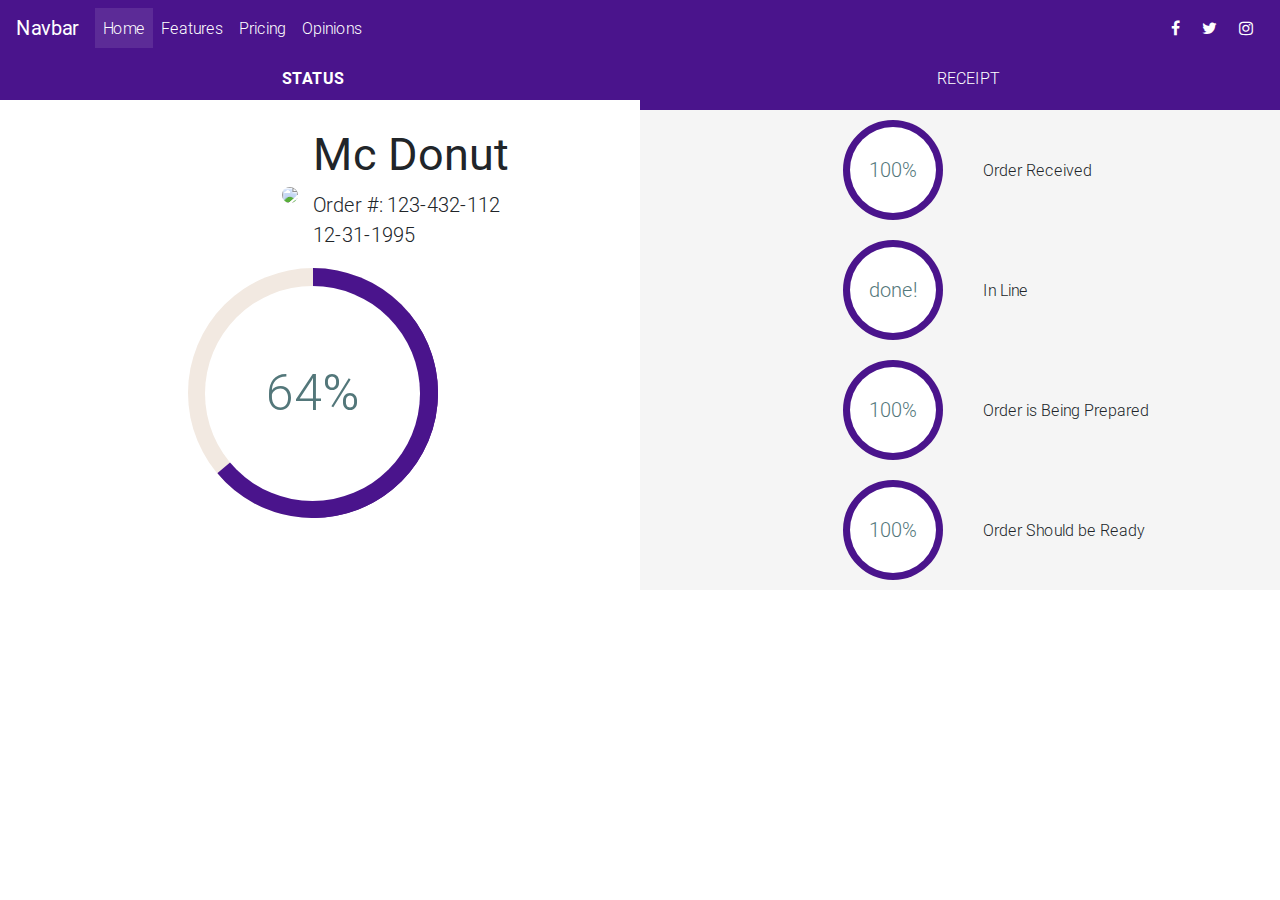
==== commit dfdd1315: "add css to receipt tab" ====
--- a/index.html
+++ b/index.html
@@ -58,7 +58,7 @@
 	<!--?Main Navigation-->
     
     <!--Main Layout-->
-		<div class="row"><!-- tab -->
+		<div class="row testrow"><!-- tab -->
 			<div id="status" class="col tab tab-active">
 			  	STATUS
 	    	</div>
@@ -67,15 +67,15 @@
 			</div>
 		</div><!-- tab -->
 
-		<div class="row testrow" id="status-tab">
-			<div class="col-12 col-md-6 testcol" id="panel-1" style="margin-top: 10px; margin-bottom: 10px;">
-				<div class="row testrow">
-					<div class="col-4 col-md-6 testcol" align="right">
+		<div class="row testrow testrow" id="status-tab">
+			<div class="col-12 col-md-6 testcol testcol" id="panel-1" style="margin-top: 10px; margin-bottom: 10px;">
+				<div class="row testrow testrow">
+					<div class="col-4 col-md-6 testcol testcol" align="right">
 						        <!-- Company logo -->
 								<img class="img-fluid rounded-circle verticalcenter" id="logo" src="http://brandmark.io/logo-rank/random/mcdonalds.png">
 							
 				    </div>
-				    <div class="col-4 col-md-6 testcol" style="padding: 0px;">
+				    <div class="col-4 col-md-6 testcol testcol" style="padding: 0px;">
 				    	<div class="verticalcenter "><!-- myColoredCol -->
 					    	<h1 id="store-name"><b>Mc Donut</b></h1> 
 				            <p id="order-details">
@@ -85,7 +85,7 @@
 				    	</div>
 				    </div>
 				    <!-- ORDER SUMMARY PROGRESS BAR -->
-				    <div class="col-4 col-md-12 testcol" align="center" style="padding: 0px;">
+				    <div class="col-4 col-md-12 testcol testcol" align="center" style="padding: 0px;">
              			<div class="progress-circle over50 p64" style="margin: 10px;">
 		        			<span>64%</span>
 			                <div class="left-half-clipper" >
@@ -96,9 +96,9 @@
      				</div>
 				</div>
 			</div>
-			<div class="col-12 col-md-6 grey lighten-2 testcol" id="panel-2">
-				<div class="row testrow">
-					<div class="col-5 col-md-6 testcol" align="right">
+			<div class="col-12 col-md-6 grey lighten-4 testcol testcol" id="panel-2">
+				<div class="row testrow testrow">
+					<div class="col-5 col-md-6 testcol testcol" align="right">
 						<div class="progress-circle over50 p100" style="font-size: 20px;">
 							<span>100%</span>
 							<div class="left-half-clipper" >
@@ -107,14 +107,14 @@
 							</div>
 						</div>	
 					</div>
-					<div class="col-7 col-md-6 testcol" align="left">
+					<div class="col-7 col-md-6 testcol testcol" align="left">
 						<div class="verticalcenter">
 							Order Received
 						</div>
 					</div>
 				</div>
-				<div class="row testrow">
-					<div class="col-5 col-md-6 testcol" align="right">
+				<div class="row testrow testrow">
+					<div class="col-5 col-md-6 testcol testcol" align="right">
 						<div class="progress-circle over50 p100" style="font-size: 20px;">
 							<span>done!</span>
 							<div class="left-half-clipper" >
@@ -123,14 +123,14 @@
 							</div>
 						</div>	
 					</div>
-					<div class="col-7 col-md-6 testcol" align="left">
+					<div class="col-7 col-md-6 testcol testcol" align="left">
 						<div class="verticalcenter">
 							In Line
 						</div>
 					</div>
 				</div>
-				<div class="row testrow">
-					<div class="col-5 col-md-6 testcol" align="right">
+				<div class="row testrow testrow">
+					<div class="col-5 col-md-6 testcol testcol" align="right">
 						<div class="progress-circle over50 p100" style="font-size: 20px;">
 							<span>100%</span>
 							<div class="left-half-clipper" >
@@ -139,14 +139,14 @@
 							</div>
 						</div>	
 					</div>
-					<div class="col-7 col-md-6 testcol" align="left">
+					<div class="col-7 col-md-6 testcol testcol" align="left">
 						<div class="verticalcenter">
 							Order is Being Prepared
 						</div>
 					</div>
 				</div>
-				<div class="row testrow">
-					<div class="col-5 col-md-6 testcol" align="right">
+				<div class="row testrow testrow">
+					<div class="col-5 col-md-6 testcol testcol" align="right">
 						<div class="progress-circle over50 p100" style="font-size: 20px;">
 							<span>100%</span>
 							<div class="left-half-clipper" >
@@ -155,7 +155,7 @@
 							</div>
 						</div>	
 					</div>
-					<div class="col-7 col-md-6 testcol" align="left">
+					<div class="col-7 col-md-6 testcol testcol" align="left">
 						<div class="verticalcenter">
 							Order Should be Ready
 						</div>
@@ -164,19 +164,19 @@
 			</div>
 		</div>
 
-  
-		<div class="row" id="receipt-tab" style="display: none;">
-			<div class="container-fluid">
-				<!-- Store Name -->
-				<div class="row">
-					<div class="col-md-12" align="center" style="margin-top: 10px;">
-						<h2>
+		<div class="row justify-content-md-center testrow" id="receipt-tab" style="display: none; font-family: Courier new;padding: 20px;">
+			<!-- Store Name -->
+			<div class="col-12 col-md-6 grey lighten-4 z-depth-2"> <!-- -->
+				<div class="row testrow">
+					<div class="col-md-12" style="margin-top: 10px;">
+						<h2 align="center">
 							<b>Mc Donut</b>
 						</h2>
 					</div>
 				</div>
+
 				<!-- Order Itemized Summary -->
-				<div class="row">
+				<div class="row testrow">
 					<div class="col-md-12">
 						<table class="table">
 							<thead>
@@ -206,7 +206,7 @@
 									<td>
 										$ 2
 									</td>
-									<td>
+									<td align="right">
 										$ 2
 									</td>
 								</tr>
@@ -220,7 +220,7 @@
 									<td>
 										$ 4
 									</td>
-									<td>
+									<td align="right">
 										$ 8
 									</td>
 								</tr>
@@ -234,7 +234,7 @@
 									<td>
 										$ 6
 									</td>
-									<td>
+									<td align="right">
 										$ 18
 									</td>
 								</tr>
@@ -243,7 +243,7 @@
 					</div>
 				</div>
 				<!-- Computation in total -->
-				<div class="row">
+				<div class="row testrow">
 					<div class="col-md-12" align="center">
 						<table class="table">
 							<tbody>
@@ -251,7 +251,7 @@
 									<td>
 										Subtotal
 									</td>
-									<td>
+									<td align="right">
 										$ 24.64
 									</td>
 								</tr>
@@ -259,7 +259,7 @@
 									<td>
 										VAT
 									</td>
-									<td>
+									<td align="right">
 										$ 3.36
 									</td>
 								</tr>
@@ -267,7 +267,7 @@
 									<td>
 										TOTAL
 									</td>
-									<td>
+									<td align="right">
 										$ 28
 									</td>
 								</tr>
@@ -275,25 +275,40 @@
 						</table>			
 					</div>
 				</div>
-				<div class="row">
+				<div class="row testrow" style="margin-bottom: 10px;">
 					<div class="col-md-12" align="center">
-						<div class="row">
-							<div class="col-6" align="right">
-								Payment Method: <br>
-								Transaction No.: <br>
-								Date/Time:
-							</div>
-							<div class="col-6" align="left">
-								Debit Card <br>
-								111-333-555 <br>
-								01-23-2019 23:21
-							</div>
-						</div>
+						<table class="table" style="border: 0;">
+							<tbody>
+								<tr>
+									<td align="right">
+										Mode of Payment:
+									</td>
+									<td>
+										Debit Card
+									</td>
+								</tr>
+								<tr>
+									<td align="right">
+										Transaction No.:
+									</td>
+									<td>
+										123-432-412
+									</td>
+								</tr>
+								<tr>
+									<td align="right">
+										Date/Time:
+									</td>
+									<td>
+										01-23-2019 23:28
+									</td>
+								</tr>
+							</tbody>
+						</table>
 					</div>
 				</div>
 			</div>
 		</div>
-
     <!--/Main Layout-->
 
 <!-- SCRIPTS & JQuery -->
